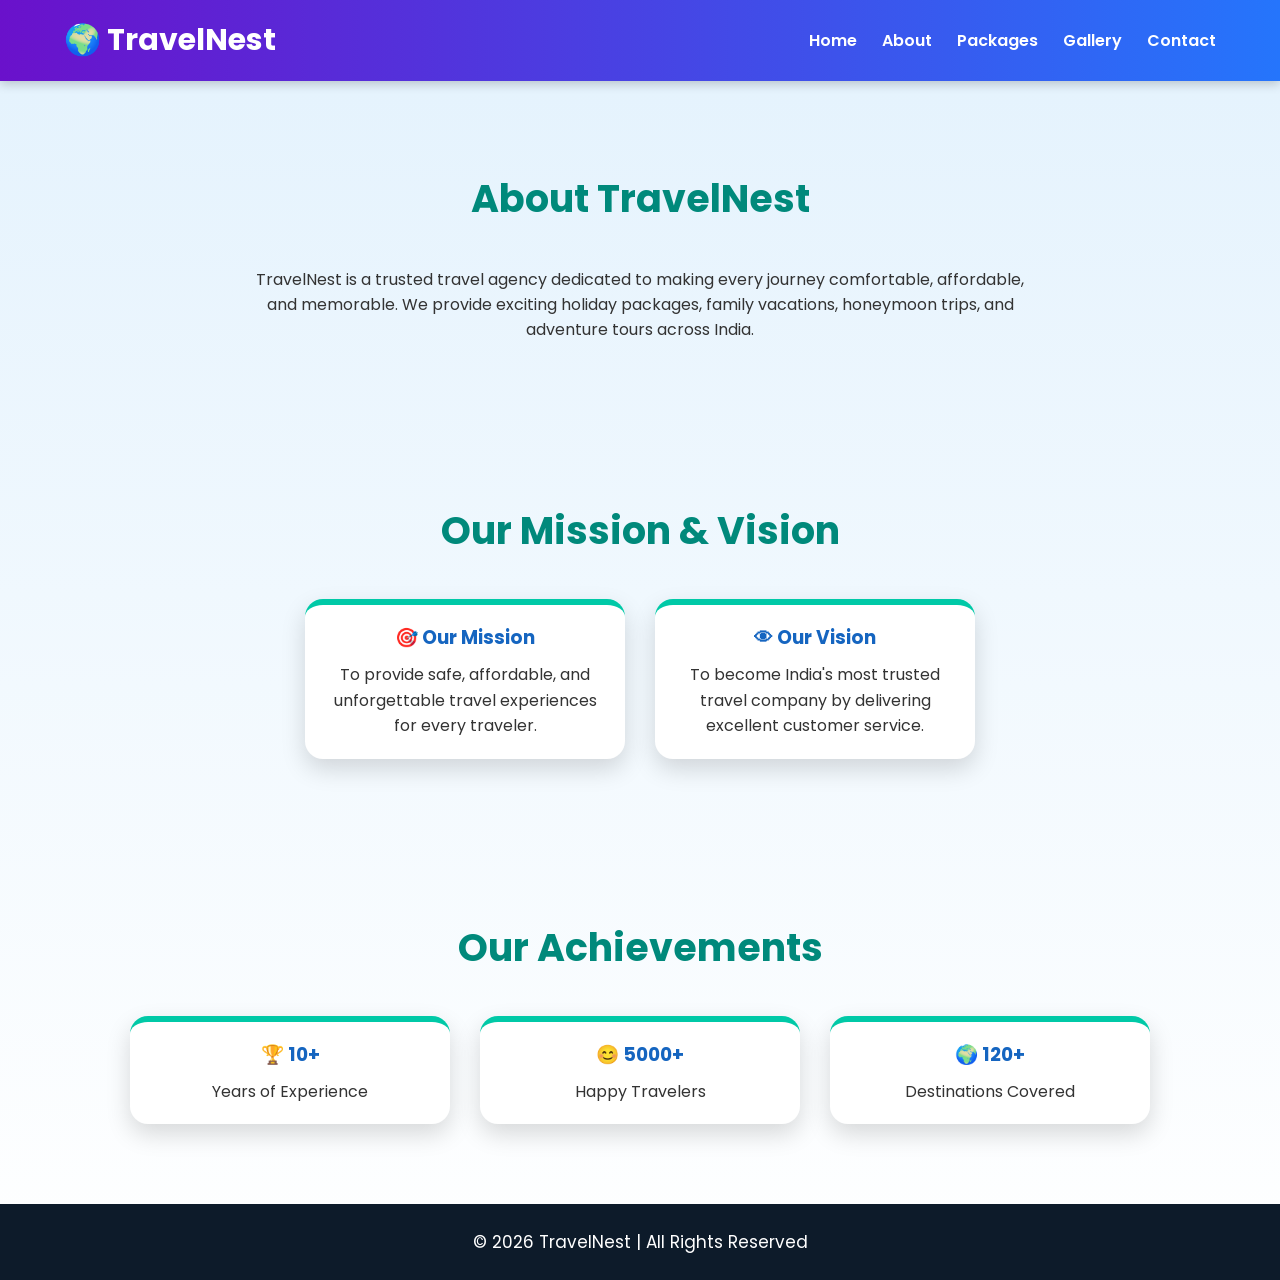
==== about.html @ ae6be6b9 "TravelNest website files" ====
<!DOCTYPE html>
<html lang="en">
<head>
<meta charset="UTF-8">
<meta name="viewport" content="width=device-width, initial-scale=1.0">

<title>About | TravelNest</title>

<meta name="description" content="Learn more about TravelNest.">
<meta name="keywords" content="Travel, About, Tourism">

<link rel="stylesheet" href="style.css">
</head>

<body>

<header>

<nav>

<div class="logo">🌍 TravelNest</div>

<ul>
<li><a href="index.html">Home</a></li>
<li><a href="about.html">About</a></li>
<li><a href="packages.html">Packages</a></li>
<li><a href="gallery.html">Gallery</a></li>
<li><a href="contact.html">Contact</a></li>
</ul>

</nav>

</header>

<section style="margin-top:90px;">

<h2>About TravelNest</h2>

<p style="text-align:center;max-width:800px;margin:auto;">
TravelNest is a trusted travel agency dedicated to making every journey
comfortable, affordable, and memorable. We provide exciting holiday
packages, family vacations, honeymoon trips, and adventure tours across
India.
</p>

</section>

<section>

<h2>Our Mission & Vision</h2>

<div class="cards">

<div class="card">

<h3>🎯 Our Mission</h3>

<p>
To provide safe, affordable, and unforgettable travel experiences
for every traveler.
</p>

</div>

<div class="card">

<h3>👁 Our Vision</h3>

<p>
To become India's most trusted travel company by delivering excellent
customer service.
</p>

</div>

</div>

</section>

<section>

<h2>Our Achievements</h2>

<div class="cards">

<div class="card">
<h3>🏆 10+</h3>
<p>Years of Experience</p>
</div>

<div class="card">
<h3>😊 5000+</h3>
<p>Happy Travelers</p>
</div>

<div class="card">
<h3>🌍 120+</h3>
<p>Destinations Covered</p>
</div>

</div>

</section>

<footer>

<p>© 2026 TravelNest | All Rights Reserved</p>

</footer>

</body>
</html>
---- style.css ----
@import url('https://fonts.googleapis.com/css2?family=Poppins:wght@300;400;500;600;700&display=swap');

*{
    margin:0;
    padding:0;
    box-sizing:border-box;
    font-family:'Poppins',sans-serif;
    scroll-behavior:smooth;
}

body{
    background:linear-gradient(to bottom,#e3f2fd,#ffffff);
    color:#333;
}



header{
    position:fixed;
    width:100%;
    top:0;
    left:0;
    background:linear-gradient(90deg,#6a11cb,#2575fc);
    box-shadow:0 3px 10px rgba(0,0,0,0.2);
    z-index:1000;
}

nav{
    width:90%;
    margin:auto;
    display:flex;
    justify-content:space-between;
    align-items:center;
    padding:18px 0;
}

.logo{
    font-size:30px;
    font-weight:700;
    color:white;
}

nav ul{
    display:flex;
    list-style:none;
}

nav ul li{
    margin-left:25px;
}

nav ul li a{
    text-decoration:none;
    color:white;
    font-weight:600;
    transition:.3s;
}

nav ul li a:hover{
    color:#ffd60a;
}



.hero{
    height:100vh;
    background:
    linear-gradient(rgba(0,0,0,.45),rgba(0,0,0,.45)),
    url("https://images.unsplash.com/photo-1507525428034-b723cf961d3e?w=1600");

    background-size:cover;
    background-position:center;

    display:flex;
    justify-content:center;
    align-items:center;
    flex-direction:column;
    text-align:center;
    color:white;
    padding:20px;
}

.hero h1{
    font-size:65px;
    text-shadow:2px 2px 8px black;
    animation:fadeDown 1.2s;
}

.hero p{
    font-size:22px;
    margin:20px 0;
    max-width:700px;
    animation:fadeUp 1.2s;
}



.btn,
.btn-small{

display:inline-block;

text-decoration:none;

background:linear-gradient(45deg,#ff9800,#ff5722);

color:white;

padding:14px 28px;

border-radius:50px;

font-weight:600;

transition:.4s;

margin-top:15px;
}

.btn-small{
    padding:10px 22px;
}

.btn:hover,
.btn-small:hover{

transform:scale(1.08);

background:linear-gradient(45deg,#ff5722,#e91e63);

}



section{
    padding:80px 8%;
}

section h2{
    text-align:center;
    font-size:38px;
    color:#00897b;
    margin-bottom:40px;
}



.cards{
    display:flex;
    justify-content:center;
    gap:30px;
    flex-wrap:wrap;
}

.card{
    background:white;
    width:320px;
    border-radius:18px;
    overflow:hidden;
    box-shadow:0 10px 25px rgba(0,0,0,.15);
    transition:.4s;
    border-top:6px solid #00c9a7;
    text-align:center;
    animation:fadeUp 1s;
}

.card:hover{
    transform:translateY(-10px);
}

.card img{
    width:100%;
    height:220px;
    object-fit:cover;
}

.card h3{
    margin:18px 0 10px;
    color:#1565c0;
}

.card p{
    padding:0 20px 20px;
    line-height:1.6;
}

.cta{
    background:linear-gradient(135deg,#00c9a7,#007cf0);
    color:white;
    text-align:center;
}

.cta h2{
    color:white;
}

.cta p{
    margin-bottom:25px;
    font-size:18px;
}



form{
    max-width:600px;
    margin:auto;
    background:white;
    padding:30px;
    border-radius:15px;
    box-shadow:0 8px 20px rgba(0,0,0,.15);
}

input,
textarea{
    width:100%;
    padding:14px;
    margin:12px 0;
    border:1px solid #ccc;
    border-radius:8px;
    font-size:16px;
}

input:focus,
textarea:focus{
    border-color:#2575fc;
    outline:none;
}

button{
    background:linear-gradient(45deg,#ff9800,#ff5722);
    color:white;
    border:none;
    padding:14px 30px;
    border-radius:30px;
    cursor:pointer;
    font-size:16px;
    transition:.3s;
}

button:hover{
    transform:scale(1.05);
}



iframe{
    border-radius:15px;
    box-shadow:0 8px 20px rgba(0,0,0,.15);
}



footer{
    background:#0d1b2a;
    color:white;
    text-align:center;
    padding:25px;
    font-size:17px;
}



@keyframes fadeDown{

from{
opacity:0;
transform:translateY(-50px);
}

to{
opacity:1;
transform:translateY(0);
}

}

@keyframes fadeUp{

from{
opacity:0;
transform:translateY(50px);
}

to{
opacity:1;
transform:translateY(0);
}

}



@media(max-width:768px){

nav{
    flex-direction:column;
}

nav ul{
    flex-direction:column;
    margin-top:15px;
    text-align:center;
}

nav ul li{
    margin:10px 0;
}

.hero h1{
    font-size:40px;
}

.hero p{
    font-size:18px;
}

.card{
    width:100%;
}

section{
    padding:60px 20px;
}

}
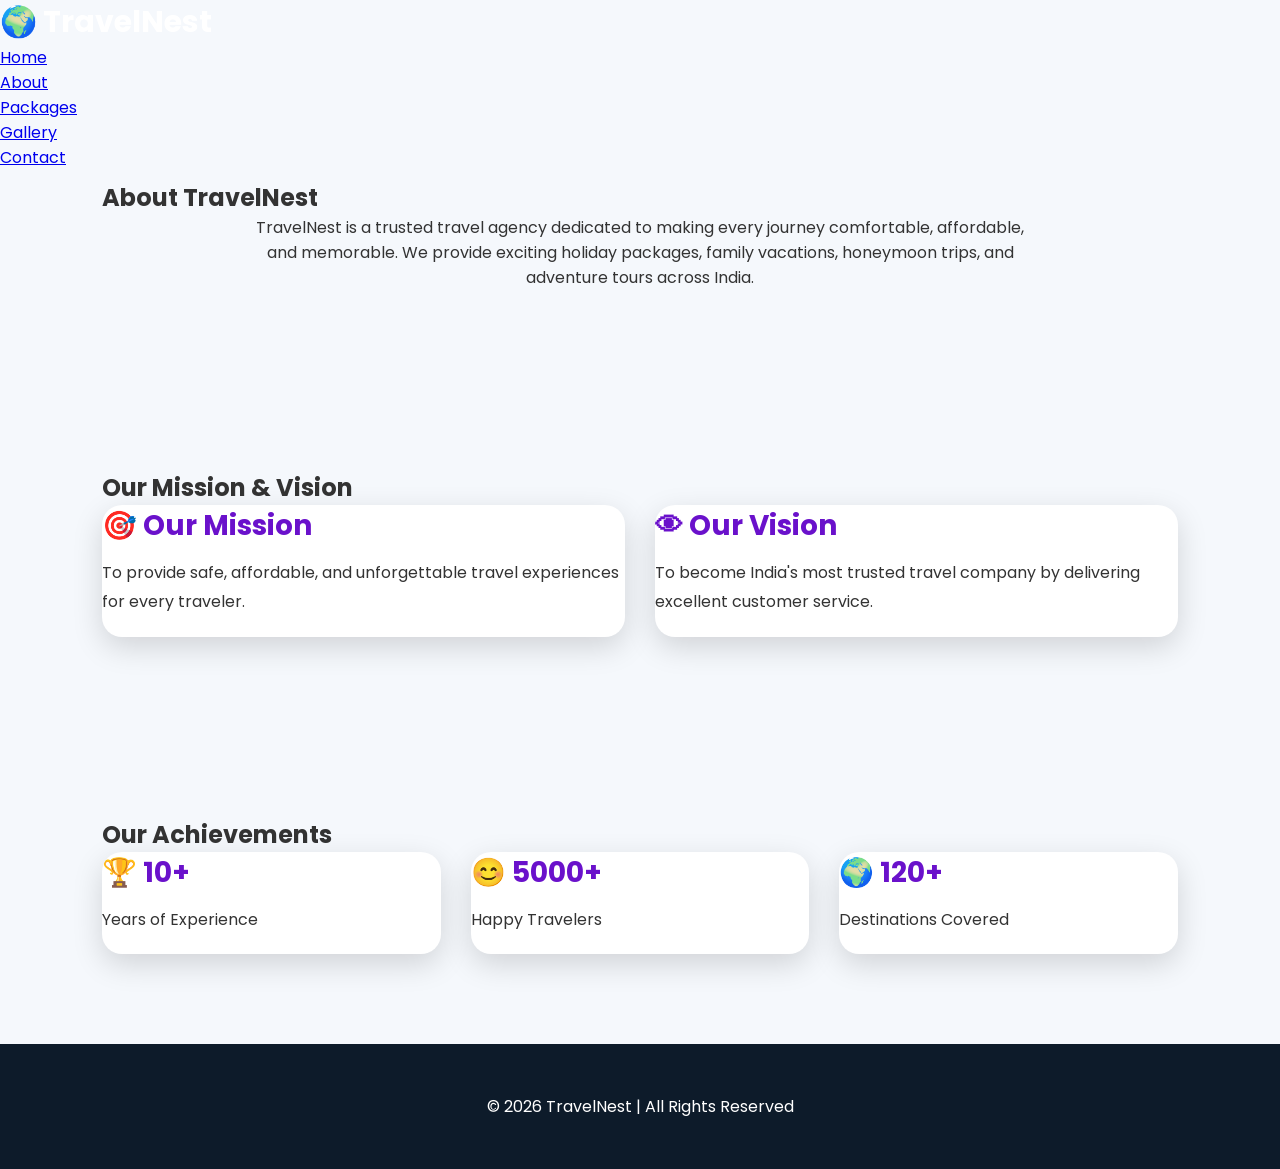
==== commit 07cbf291: "Update about.html" ====
--- a/about.html
+++ b/about.html
@@ -107,6 +107,18 @@
 <p>© 2026 TravelNest | All Rights Reserved</p>
 
 </footer>
-
+<!--Start of Tawk.to Script-->
+<script type="text/javascript">
+var Tawk_API=Tawk_API||{}, Tawk_LoadStart=new Date();
+(function(){
+var s1=document.createElement("script"),s0=document.getElementsByTagName("script")[0];
+s1.async=true;
+s1.src='https://embed.tawk.to/6a45fedab539ed1d4853c975/1jsgmn2b0';
+s1.charset='UTF-8';
+s1.setAttribute('crossorigin','*');
+s0.parentNode.insertBefore(s1,s0);
+})();
+</script>
+<!--End of Tawk.to Script-->
 </body>
-</html>+</html>
--- a/style.css
+++ b/style.css
@@ -1,4 +1,27 @@
-@import url('https://fonts.googleapis.com/css2?family=Poppins:wght@300;400;500;600;700&display=swap');
+/* ===========================
+   GOOGLE FONT
+=========================== */
+
+@import url('https://fonts.googleapis.com/css2?family=Poppins:wght@300;400;500;600;700;800&display=swap');
+
+/* ===========================
+   ROOT VARIABLES
+=========================== */
+
+:root{
+    --primary:#2575fc;
+    --secondary:#6a11cb;
+    --accent:#ff9800;
+    --green:#00c9a7;
+    --dark:#0d1b2a;
+    --light:#ffffff;
+    --text:#333;
+    --shadow:0 10px 30px rgba(0,0,0,.15);
+}
+
+/* ===========================
+   RESET
+=========================== */
 
 *{
     margin:0;
@@ -9,91 +32,158 @@
 }
 
 body{
-    background:linear-gradient(to bottom,#e3f2fd,#ffffff);
-    color:#333;
-}
-
-
+    background:#f5f8fc;
+    color:var(--text);
+    overflow-x:hidden;
+}
+
+/* ===========================
+   NAVBAR
+=========================== */
 
 header{
     position:fixed;
-    width:100%;
     top:0;
     left:0;
-    background:linear-gradient(90deg,#6a11cb,#2575fc);
-    box-shadow:0 3px 10px rgba(0,0,0,0.2);
+    width:100%;
     z-index:1000;
 }
 
-nav{
-    width:90%;
-    margin:auto;
+.navbar{
+
     display:flex;
     justify-content:space-between;
     align-items:center;
-    padding:18px 0;
+
+    padding:18px 8%;
+
+    backdrop-filter:blur(12px);
+
+    background:rgba(255,255,255,.15);
+
+    border-bottom:1px solid rgba(255,255,255,.2);
+
+    transition:.4s;
+
 }
 
 .logo{
+
     font-size:30px;
+
     font-weight:700;
-    color:white;
-}
-
-nav ul{
+
+    color:white;
+
+}
+
+.nav-links{
+
     display:flex;
+
     list-style:none;
-}
-
-nav ul li{
-    margin-left:25px;
-}
-
-nav ul li a{
+
+}
+
+.nav-links li{
+
+    margin-left:30px;
+
+}
+
+.nav-links a{
+
     text-decoration:none;
-    color:white;
+
+    color:white;
+
     font-weight:600;
+
     transition:.3s;
-}
-
-nav ul li a:hover{
+
+}
+
+.nav-links a:hover{
+
     color:#ffd60a;
-}
-
-
+
+}
+
+.menu-btn{
+
+    display:none;
+
+    color:white;
+
+    font-size:28px;
+
+    cursor:pointer;
+
+}
+
+/* ===========================
+   HERO
+=========================== */
 
 .hero{
+
     height:100vh;
+
     background:
-    linear-gradient(rgba(0,0,0,.45),rgba(0,0,0,.45)),
+
+    linear-gradient(rgba(0,0,0,.55),rgba(0,0,0,.55)),
+
     url("https://images.unsplash.com/photo-1507525428034-b723cf961d3e?w=1600");
 
     background-size:cover;
+
     background-position:center;
 
     display:flex;
+
     justify-content:center;
+
     align-items:center;
-    flex-direction:column;
+
     text-align:center;
-    color:white;
+
     padding:20px;
+
+}
+
+.hero-content{
+
+    max-width:850px;
+
+    color:white;
+
 }
 
 .hero h1{
+
     font-size:65px;
-    text-shadow:2px 2px 8px black;
-    animation:fadeDown 1.2s;
+
+    margin-bottom:20px;
+
+    animation:fadeDown 1s;
+
 }
 
 .hero p{
+
     font-size:22px;
-    margin:20px 0;
-    max-width:700px;
-    animation:fadeUp 1.2s;
-}
-
-
+
+    margin-bottom:35px;
+
+    line-height:1.8;
+
+    animation:fadeUp 1s;
+
+}
+
+/* ===========================
+   BUTTONS
+=========================== */
 
 .btn,
 .btn-small{
@@ -102,224 +192,596 @@
 
 text-decoration:none;
 
-background:linear-gradient(45deg,#ff9800,#ff5722);
+padding:15px 35px;
+
+background:linear-gradient(45deg,var(--accent),#ff5722);
 
 color:white;
 
-padding:14px 28px;
-
-border-radius:50px;
+border-radius:40px;
 
 font-weight:600;
 
 transition:.4s;
 
-margin-top:15px;
-}
-
-.btn-small{
-    padding:10px 22px;
+box-shadow:var(--shadow);
+
+}
+
+.btn-outline{
+
+display:inline-block;
+
+margin-left:20px;
+
+padding:15px 35px;
+
+border:2px solid white;
+
+border-radius:40px;
+
+color:white;
+
+text-decoration:none;
+
+font-weight:600;
+
+transition:.4s;
+
 }
 
 .btn:hover,
 .btn-small:hover{
 
+transform:translateY(-5px);
+
+}
+
+.btn-outline:hover{
+
+background:white;
+
+color:var(--primary);
+
+}
+
+.btn-small{
+
+padding:12px 25px;
+
+}
+
+/* ===========================
+   SECTION
+=========================== */
+
+section{
+
+padding:90px 8%;
+
+}
+
+.section-title{
+
+font-size:40px;
+
+text-align:center;
+
+margin-bottom:50px;
+
+color:var(--primary);
+
+}
+
+/* ===========================
+   STATS
+=========================== */
+
+.stats{
+
+display:grid;
+
+grid-template-columns:repeat(auto-fit,minmax(180px,1fr));
+
+gap:25px;
+
+background:white;
+
+}
+
+.stat-box{
+
+text-align:center;
+
+padding:35px;
+
+border-radius:15px;
+
+box-shadow:var(--shadow);
+
+transition:.4s;
+
+}
+
+.stat-box:hover{
+
+transform:translateY(-8px);
+
+}
+
+.stat-box h2{
+
+font-size:42px;
+
+color:var(--secondary);
+
+margin-bottom:10px;
+
+}
+
+/* ===========================
+   DESTINATIONS
+=========================== */
+
+.cards{
+
+display:grid;
+
+grid-template-columns:repeat(auto-fit,minmax(300px,1fr));
+
+gap:30px;
+
+}
+
+.card{
+
+background:white;
+
+border-radius:20px;
+
+overflow:hidden;
+
+box-shadow:var(--shadow);
+
+transition:.4s;
+
+}
+
+.card:hover{
+
+transform:translateY(-12px);
+
+}
+
+.card img{
+
+width:100%;
+
+height:240px;
+
+object-fit:cover;
+
+transition:.5s;
+
+}
+
+.card:hover img{
+
 transform:scale(1.08);
 
-background:linear-gradient(45deg,#ff5722,#e91e63);
-
-}
-
-
-
-section{
-    padding:80px 8%;
-}
-
-section h2{
+}
+
+.card-content{
+
+padding:25px;
+
+}
+
+.card h3{
+
+font-size:28px;
+
+color:var(--secondary);
+
+margin-bottom:12px;
+
+}
+
+.card p{
+
+line-height:1.8;
+
+margin-bottom:20px;
+
+}
+
+/* ===========================
+   FEATURES
+=========================== */
+
+.feature-container{
+
+display:grid;
+
+grid-template-columns:repeat(auto-fit,minmax(250px,1fr));
+
+gap:30px;
+
+}
+
+.feature-box{
+
+background:white;
+
+padding:40px;
+
+text-align:center;
+
+border-radius:20px;
+
+box-shadow:var(--shadow);
+
+transition:.4s;
+
+}
+
+.feature-box:hover{
+
+transform:translateY(-10px);
+
+}
+
+.feature-box i{
+
+font-size:50px;
+
+color:var(--accent);
+
+margin-bottom:20px;
+
+}
+
+.feature-box h3{
+
+margin-bottom:15px;
+
+font-size:24px;
+
+color:var(--primary);
+
+}
+
+.feature-box p{
+
+line-height:1.7;
+
+}
+/* ===========================
+   REVIEWS
+=========================== */
+
+.review-container{
+    display:grid;
+    grid-template-columns:repeat(auto-fit,minmax(300px,1fr));
+    gap:30px;
+}
+
+.review-card{
+    background:white;
     text-align:center;
-    font-size:38px;
-    color:#00897b;
-    margin-bottom:40px;
-}
-
-
-
-.cards{
-    display:flex;
-    justify-content:center;
-    gap:30px;
-    flex-wrap:wrap;
-}
-
-.card{
+    padding:35px;
+    border-radius:20px;
+    box-shadow:var(--shadow);
+    transition:.4s;
+}
+
+.review-card:hover{
+    transform:translateY(-10px);
+}
+
+.review-card img{
+    width:90px;
+    height:90px;
+    border-radius:50%;
+    object-fit:cover;
+    margin-bottom:20px;
+    border:4px solid var(--primary);
+}
+
+.review-card h3{
+    color:var(--secondary);
+    margin-bottom:10px;
+}
+
+.review-card p{
+    line-height:1.7;
+    margin:10px 0;
+}
+
+/* ===========================
+   GALLERY
+=========================== */
+
+.gallery-grid{
+    display:grid;
+    grid-template-columns:repeat(auto-fit,minmax(250px,1fr));
+    gap:20px;
+}
+
+.gallery-grid img{
+    width:100%;
+    height:250px;
+    object-fit:cover;
+    border-radius:15px;
+    transition:.4s;
+    cursor:pointer;
+}
+
+.gallery-grid img:hover{
+    transform:scale(1.05);
+}
+
+/* ===========================
+   FAQ
+=========================== */
+
+.faq-item{
     background:white;
-    width:320px;
-    border-radius:18px;
-    overflow:hidden;
-    box-shadow:0 10px 25px rgba(0,0,0,.15);
-    transition:.4s;
-    border-top:6px solid #00c9a7;
-    text-align:center;
-    animation:fadeUp 1s;
-}
-
-.card:hover{
-    transform:translateY(-10px);
-}
-
-.card img{
-    width:100%;
-    height:220px;
-    object-fit:cover;
-}
-
-.card h3{
-    margin:18px 0 10px;
-    color:#1565c0;
-}
-
-.card p{
-    padding:0 20px 20px;
-    line-height:1.6;
-}
-
-.cta{
-    background:linear-gradient(135deg,#00c9a7,#007cf0);
-    color:white;
-    text-align:center;
-}
-
-.cta h2{
-    color:white;
-}
-
-.cta p{
-    margin-bottom:25px;
-    font-size:18px;
-}
-
-
-
-form{
-    max-width:600px;
+    padding:25px;
+    margin-bottom:20px;
+    border-left:5px solid var(--primary);
+    border-radius:10px;
+    box-shadow:var(--shadow);
+}
+
+.faq-item h3{
+    color:var(--secondary);
+    margin-bottom:10px;
+}
+
+.faq-item p{
+    line-height:1.7;
+}
+
+/* ===========================
+   CONTACT
+=========================== */
+
+.contact form{
+    max-width:700px;
     margin:auto;
     background:white;
-    padding:30px;
-    border-radius:15px;
-    box-shadow:0 8px 20px rgba(0,0,0,.15);
-}
-
-input,
-textarea{
+    padding:40px;
+    border-radius:20px;
+    box-shadow:var(--shadow);
+}
+
+.contact input,
+.contact textarea{
     width:100%;
-    padding:14px;
-    margin:12px 0;
-    border:1px solid #ccc;
-    border-radius:8px;
+    padding:15px;
+    margin:15px 0;
+    border:1px solid #ddd;
+    border-radius:10px;
     font-size:16px;
 }
 
-input:focus,
-textarea:focus{
-    border-color:#2575fc;
+.contact input:focus,
+.contact textarea:focus{
     outline:none;
-}
-
-button{
-    background:linear-gradient(45deg,#ff9800,#ff5722);
+    border-color:var(--primary);
+}
+
+.contact button{
+    background:linear-gradient(45deg,var(--accent),#ff5722);
     color:white;
     border:none;
-    padding:14px 30px;
-    border-radius:30px;
+    padding:15px 35px;
+    border-radius:40px;
     cursor:pointer;
     font-size:16px;
     transition:.3s;
 }
 
-button:hover{
-    transform:scale(1.05);
-}
-
-
-
-iframe{
-    border-radius:15px;
-    box-shadow:0 8px 20px rgba(0,0,0,.15);
-}
-
-
+.contact button:hover{
+    transform:translateY(-3px);
+}
+
+/* ===========================
+   NEWSLETTER
+=========================== */
+
+.newsletter{
+    text-align:center;
+    background:linear-gradient(135deg,var(--primary),var(--secondary));
+    color:white;
+}
+
+.newsletter h2{
+    margin-bottom:15px;
+}
+
+.newsletter p{
+    margin-bottom:25px;
+}
+
+.newsletter form{
+    display:flex;
+    justify-content:center;
+    flex-wrap:wrap;
+    gap:15px;
+}
+
+.newsletter input{
+    width:320px;
+    padding:15px;
+    border:none;
+    border-radius:40px;
+}
+
+.newsletter button{
+    padding:15px 30px;
+    border:none;
+    border-radius:40px;
+    background:var(--accent);
+    color:white;
+    cursor:pointer;
+    transition:.3s;
+}
+
+.newsletter button:hover{
+    transform:translateY(-3px);
+}
+
+/* ===========================
+   FOOTER
+=========================== */
 
 footer{
-    background:#0d1b2a;
+    background:var(--dark);
     color:white;
     text-align:center;
-    padding:25px;
-    font-size:17px;
-}
-
-
+    padding:50px 20px;
+}
+
+.footer-content h2{
+    margin-bottom:15px;
+}
+
+.footer-content p{
+    margin:12px 0;
+    line-height:1.7;
+}
+
+.social-icons{
+    margin:20px 0;
+}
+
+.social-icons a{
+    color:white;
+    margin:0 10px;
+    font-size:24px;
+    transition:.3s;
+}
+
+.social-icons a:hover{
+    color:var(--accent);
+}
+
+/* ===========================
+   SCROLL TO TOP
+=========================== */
+
+#topBtn{
+    position:fixed;
+    right:25px;
+    bottom:25px;
+    width:50px;
+    height:50px;
+    border:none;
+    border-radius:50%;
+    background:var(--primary);
+    color:white;
+    font-size:20px;
+    cursor:pointer;
+    display:none;
+    box-shadow:var(--shadow);
+    transition:.3s;
+}
+
+#topBtn:hover{
+    transform:translateY(-4px);
+}
+
+/* ===========================
+   ANIMATIONS
+=========================== */
 
 @keyframes fadeDown{
-
-from{
-opacity:0;
-transform:translateY(-50px);
-}
-
-to{
-opacity:1;
-transform:translateY(0);
-}
-
+    from{
+        opacity:0;
+        transform:translateY(-40px);
+    }
+    to{
+        opacity:1;
+        transform:translateY(0);
+    }
 }
 
 @keyframes fadeUp{
-
-from{
-opacity:0;
-transform:translateY(50px);
-}
-
-to{
-opacity:1;
-transform:translateY(0);
-}
-
-}
-
-
+    from{
+        opacity:0;
+        transform:translateY(40px);
+    }
+    to{
+        opacity:1;
+        transform:translateY(0);
+    }
+}
+
+/* ===========================
+   RESPONSIVE
+=========================== */
 
 @media(max-width:768px){
 
-nav{
+.navbar{
     flex-direction:column;
-}
-
-nav ul{
+    padding:20px;
+}
+
+.nav-links{
     flex-direction:column;
-    margin-top:15px;
+    margin-top:20px;
+    gap:15px;
     text-align:center;
 }
 
-nav ul li{
-    margin:10px 0;
-}
-
 .hero h1{
-    font-size:40px;
+    font-size:42px;
 }
 
 .hero p{
     font-size:18px;
 }
 
-.card{
+.hero-buttons{
+    display:flex;
+    flex-direction:column;
+    gap:15px;
+}
+
+.btn-outline{
+    margin-left:0;
+}
+
+.section-title{
+    font-size:32px;
+}
+
+.contact form{
+    padding:25px;
+}
+
+.newsletter form{
+    flex-direction:column;
+    align-items:center;
+}
+
+.newsletter input{
     width:100%;
-}
-
-section{
-    padding:60px 20px;
-}
-
-}+    max-width:350px;
+}
+
+}
+@media(max-width:768px){
+
+.nav-links{
+    display:none;
+}
+
+.nav-links.show{
+    display:flex;
+}
+
+}
